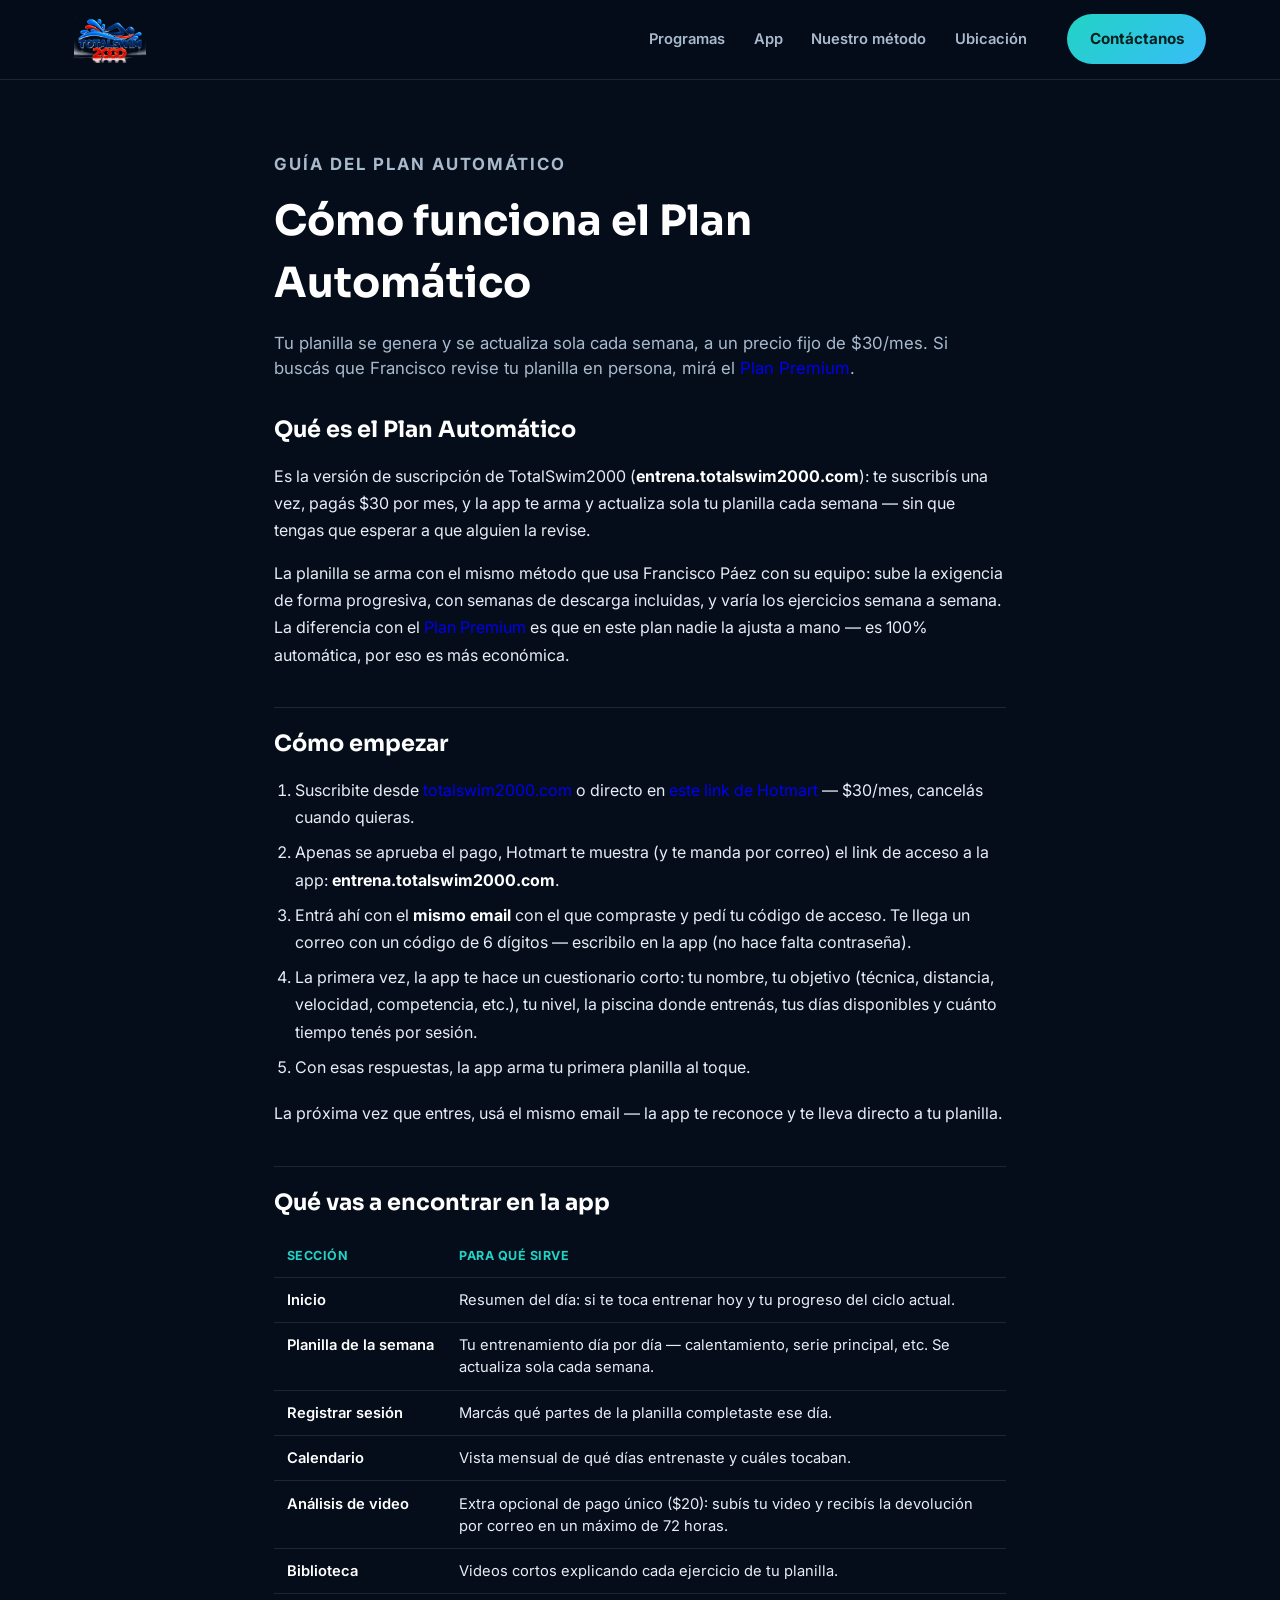
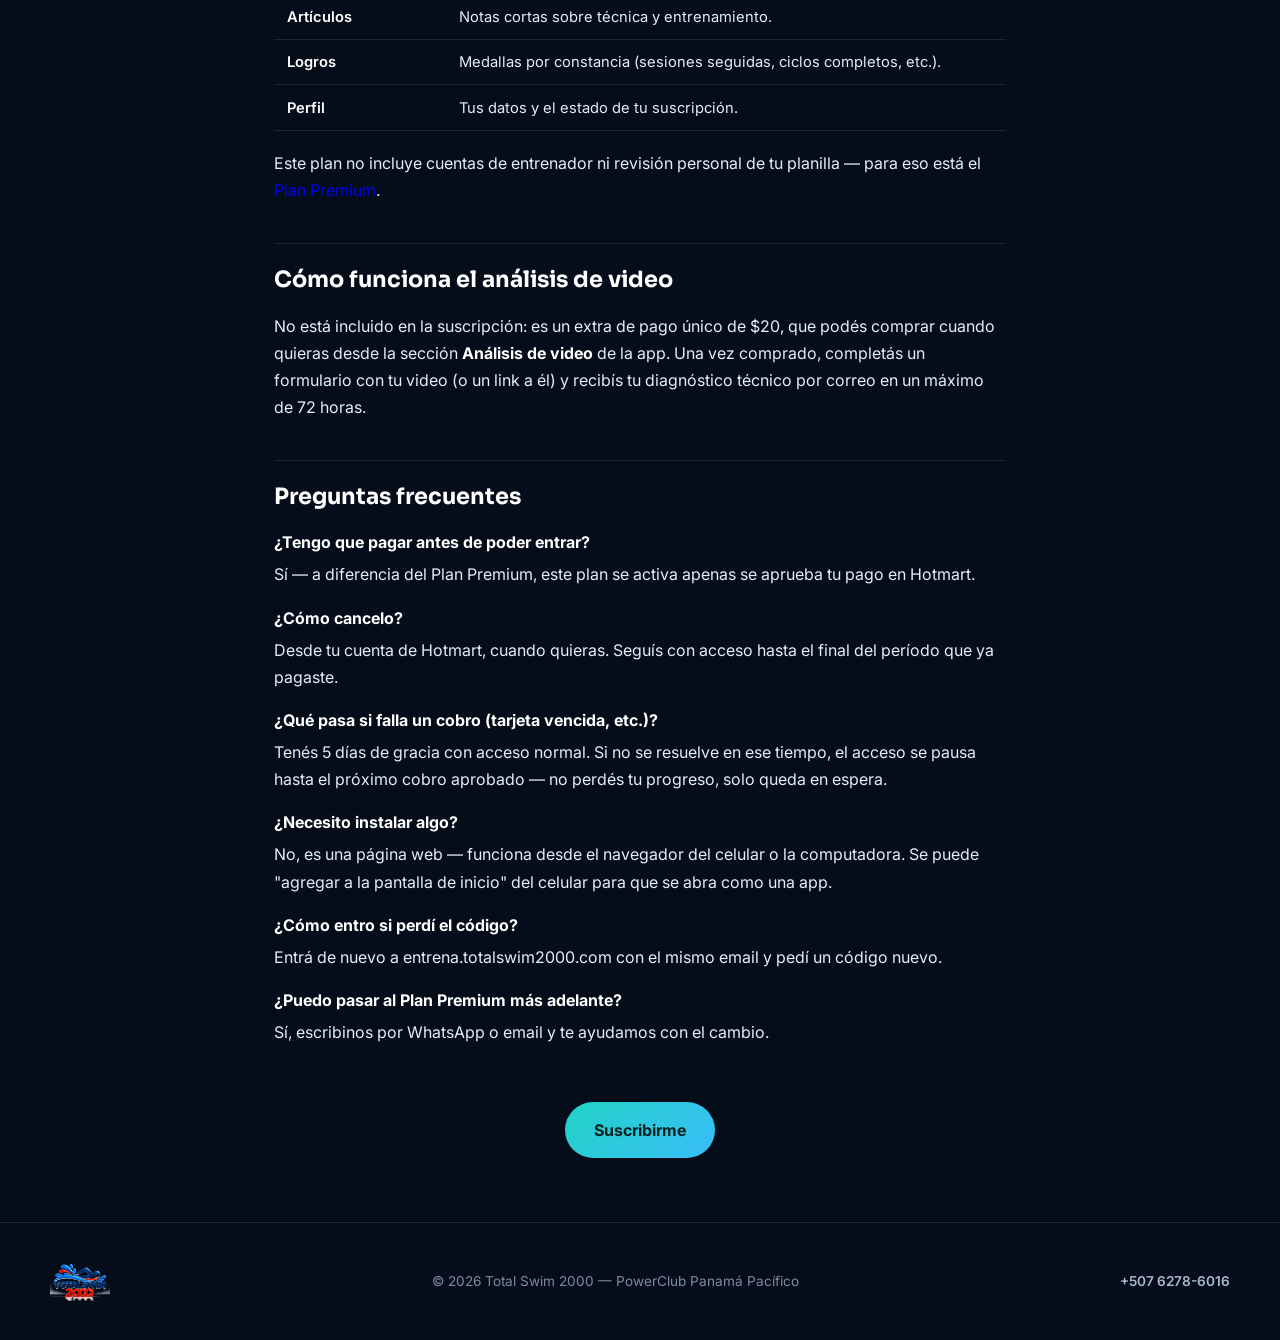
==== como-funciona-automatico/index.html @ 24dbcfbc "Agregar una guía 'cómo funciona' separada para cada plan Antes había un solo link de 'cómo funciona'" ====
<!DOCTYPE html>
<html lang="es">
<head>
<meta charset="UTF-8">
<meta name="viewport" content="width=device-width, initial-scale=1, viewport-fit=cover">
<title>Cómo funciona el Plan Automático · Total Swim 2000</title>
<meta name="description" content="Guía del Plan Automático de Total Swim 2000: cómo suscribirte, cómo entrar y qué vas a encontrar en la app.">
<meta name="theme-color" content="#071B2E">

<link rel="icon" href="/favicon.ico" sizes="any">
<link rel="icon" type="image/png" sizes="16x16" href="../assets/favicon-16.png">
<link rel="icon" type="image/png" sizes="32x32" href="../assets/favicon-32.png">
<link rel="icon" type="image/png" sizes="192x192" href="../assets/favicon-192.png">
<link rel="apple-touch-icon" sizes="180x180" href="../assets/apple-touch-icon.png">

<meta property="og:type" content="website">
<meta property="og:site_name" content="Total Swim 2000">
<meta property="og:url" content="https://totalswim2000.com/como-funciona-automatico/">
<meta property="og:title" content="Cómo funciona el Plan Automático · Total Swim 2000">
<meta property="og:description" content="Guía del Plan Automático de Total Swim 2000: cómo suscribirte, cómo entrar y qué vas a encontrar en la app.">
<meta property="og:image" content="https://totalswim2000.com/assets/photos/team-training.jpg">
<meta name="twitter:card" content="summary_large_image">
<meta name="twitter:title" content="Cómo funciona el Plan Automático · Total Swim 2000">
<meta name="twitter:image" content="https://totalswim2000.com/assets/photos/team-training.jpg">

<link rel="preconnect" href="https://fonts.googleapis.com">
<link rel="preconnect" href="https://fonts.gstatic.com" crossorigin>
<link href="https://fonts.googleapis.com/css2?family=Inter:wght@400;500;600;700;800&family=Sora:wght@600;700;800&display=swap" rel="stylesheet">
<link rel="stylesheet" href="../css/styles.css">
</head>
<body>

<header class="topbar">
  <div class="topbar-inner">
    <a href="../index.html" class="brand">
      <img src="../assets/logo.png" alt="Total Swim 2000" class="brand-logo">
    </a>
    <nav class="nav-links">
      <a href="../index.html#programas">Programas</a>
      <a href="../index.html#app">App</a>
      <a href="../index.html#metodo">Nuestro método</a>
      <a href="../index.html#ubicacion">Ubicación</a>
    </nav>
    <a class="btn btn-accent nav-cta" href="https://wa.me/50762786016?text=Hola%2C%20quiero%20informaci%C3%B3n%20sobre%20Total%20Swim%202000" target="_blank" rel="noopener">Contáctanos</a>
    <button class="hamburger" id="btn-hamburger" aria-label="Abrir menú" aria-expanded="false">
      <span></span><span></span><span></span>
    </button>
  </div>
  <nav class="nav-mobile" id="nav-mobile">
    <a href="../index.html#programas">Programas</a>
    <a href="../index.html#app">App</a>
    <a href="../index.html#metodo">Nuestro método</a>
    <a href="../index.html#ubicacion">Ubicación</a>
    <a class="btn btn-accent" href="https://wa.me/50762786016?text=Hola%2C%20quiero%20informaci%C3%B3n%20sobre%20Total%20Swim%202000" target="_blank" rel="noopener">Contáctanos</a>
  </nav>
</header>

<main>
  <div class="article-header">
    <p class="eyebrow">Guía del Plan Automático</p>
    <h1>Cómo funciona el Plan Automático</h1>
    <p>Tu planilla se genera y se actualiza sola cada semana, a un precio fijo de $30/mes. Si buscás que Francisco revise tu planilla en persona, mirá el <a href="../como-funciona/">Plan Premium</a>.</p>
  </div>

  <article class="prose">
    <h2>Qué es el Plan Automático</h2>
    <p>Es la versión de suscripción de TotalSwim2000 (<strong>entrena.totalswim2000.com</strong>): te suscribís una vez, pagás $30 por mes, y la app te arma y actualiza sola tu planilla cada semana — sin que tengas que esperar a que alguien la revise.</p>
    <p>La planilla se arma con el mismo método que usa Francisco Páez con su equipo: sube la exigencia de forma progresiva, con semanas de descarga incluidas, y varía los ejercicios semana a semana. La diferencia con el <a href="../como-funciona/">Plan Premium</a> es que en este plan nadie la ajusta a mano — es 100% automática, por eso es más económica.</p>

    <h2>Cómo empezar</h2>
    <ol>
      <li>Suscribite desde <a href="../index.html#app">totalswim2000.com</a> o directo en <a href="https://go.hotmart.com/V107844077X" target="_blank" rel="noopener">este link de Hotmart</a> — $30/mes, cancelás cuando quieras.</li>
      <li>Apenas se aprueba el pago, Hotmart te muestra (y te manda por correo) el link de acceso a la app: <strong>entrena.totalswim2000.com</strong>.</li>
      <li>Entrá ahí con el <strong>mismo email</strong> con el que compraste y pedí tu código de acceso. Te llega un correo con un código de 6 dígitos — escribilo en la app (no hace falta contraseña).</li>
      <li>La primera vez, la app te hace un cuestionario corto: tu nombre, tu objetivo (técnica, distancia, velocidad, competencia, etc.), tu nivel, la piscina donde entrenás, tus días disponibles y cuánto tiempo tenés por sesión.</li>
      <li>Con esas respuestas, la app arma tu primera planilla al toque.</li>
    </ol>
    <p>La próxima vez que entres, usá el mismo email — la app te reconoce y te lleva directo a tu planilla.</p>

    <h2>Qué vas a encontrar en la app</h2>
    <table>
      <tr><th>Sección</th><th>Para qué sirve</th></tr>
      <tr><td>Inicio</td><td>Resumen del día: si te toca entrenar hoy y tu progreso del ciclo actual.</td></tr>
      <tr><td>Planilla de la semana</td><td>Tu entrenamiento día por día — calentamiento, serie principal, etc. Se actualiza sola cada semana.</td></tr>
      <tr><td>Registrar sesión</td><td>Marcás qué partes de la planilla completaste ese día.</td></tr>
      <tr><td>Calendario</td><td>Vista mensual de qué días entrenaste y cuáles tocaban.</td></tr>
      <tr><td>Análisis de video</td><td>Extra opcional de pago único ($20): subís tu video y recibís la devolución por correo en un máximo de 72 horas.</td></tr>
      <tr><td>Biblioteca</td><td>Videos cortos explicando cada ejercicio de tu planilla.</td></tr>
      <tr><td>Artículos</td><td>Notas cortas sobre técnica y entrenamiento.</td></tr>
      <tr><td>Logros</td><td>Medallas por constancia (sesiones seguidas, ciclos completos, etc.).</td></tr>
      <tr><td>Perfil</td><td>Tus datos y el estado de tu suscripción.</td></tr>
    </table>
    <p>Este plan no incluye cuentas de entrenador ni revisión personal de tu planilla — para eso está el <a href="../como-funciona/">Plan Premium</a>.</p>

    <h2>Cómo funciona el análisis de video</h2>
    <p>No está incluido en la suscripción: es un extra de pago único de $20, que podés comprar cuando quieras desde la sección <strong>Análisis de video</strong> de la app. Una vez comprado, completás un formulario con tu video (o un link a él) y recibís tu diagnóstico técnico por correo en un máximo de 72 horas.</p>

    <h2>Preguntas frecuentes</h2>
    <p class="faq-q">¿Tengo que pagar antes de poder entrar?</p>
    <p>Sí — a diferencia del Plan Premium, este plan se activa apenas se aprueba tu pago en Hotmart.</p>
    <p class="faq-q">¿Cómo cancelo?</p>
    <p>Desde tu cuenta de Hotmart, cuando quieras. Seguís con acceso hasta el final del período que ya pagaste.</p>
    <p class="faq-q">¿Qué pasa si falla un cobro (tarjeta vencida, etc.)?</p>
    <p>Tenés 5 días de gracia con acceso normal. Si no se resuelve en ese tiempo, el acceso se pausa hasta el próximo cobro aprobado — no perdés tu progreso, solo queda en espera.</p>
    <p class="faq-q">¿Necesito instalar algo?</p>
    <p>No, es una página web — funciona desde el navegador del celular o la computadora. Se puede "agregar a la pantalla de inicio" del celular para que se abra como una app.</p>
    <p class="faq-q">¿Cómo entro si perdí el código?</p>
    <p>Entrá de nuevo a entrena.totalswim2000.com con el mismo email y pedí un código nuevo.</p>
    <p class="faq-q">¿Puedo pasar al Plan Premium más adelante?</p>
    <p>Sí, escribinos por WhatsApp o email y te ayudamos con el cambio.</p>

    <div class="cta-inline">
      <a class="btn btn-accent btn-lg" href="https://go.hotmart.com/V107844077X" target="_blank" rel="noopener">Suscribirme</a>
    </div>
  </article>
</main>

<footer class="site-footer">
  <div class="footer-inner">
    <img src="../assets/logo.png" alt="Total Swim 2000" class="brand-logo footer-logo">
    <p>© 2026 Total Swim 2000 — PowerClub Panamá Pacífico</p>
    <a href="https://wa.me/50762786016" target="_blank" rel="noopener">+507 6278-6016</a>
  </div>
</footer>

<script src="../js/app.js"></script>
</body>
</html>
---- css/styles.css ----
:root {
  --navy-950: #050d1a;
  --navy-900: #071b2e;
  --navy-800: #0d2740;
  --navy-700: #133150;
  --ink-0: #ffffff;
  --ink-1: #e7edf5;
  --ink-2: #a9bacd;
  --ink-3: #7c8ca0;
  --accent: #22d3c5;
  --accent-2: #38bdf8;
  --accent-ink: #04211e;
  --border: rgba(255,255,255,.10);
  --radius: 16px;
  --radius-pill: 999px;
  --shadow: 0 20px 50px -20px rgba(0,0,0,.5);
  --font-display: 'Sora', Inter, sans-serif;
  --font-body: 'Inter', sans-serif;
}

* { box-sizing: border-box; }
html { scroll-behavior: smooth; }
body {
  margin: 0;
  background: var(--navy-950);
  color: var(--ink-1);
  font-family: var(--font-body);
  line-height: 1.5;
  -webkit-font-smoothing: antialiased;
}
h1, h2, h3 { font-family: var(--font-display); color: var(--ink-0); margin: 0; }
p { margin: 0; }
a { text-decoration: none; }
img { max-width: 100%; display: block; }
ul { margin: 0; padding: 0; list-style: none; }

.eyebrow {
  text-transform: uppercase;
  letter-spacing: .12em;
  font-size: .78rem;
  font-weight: 700;
  color: var(--accent);
  margin: 0 0 .6rem;
}

/* Buttons */
.btn {
  display: inline-flex; align-items: center; gap: .5rem;
  padding: .85rem 1.4rem; border-radius: var(--radius-pill);
  font-weight: 700; font-size: .95rem; border: none; cursor: pointer;
  transition: transform .15s ease, box-shadow .15s ease, background .15s ease;
}
.btn-accent { background: linear-gradient(135deg, var(--accent), var(--accent-2)); color: var(--accent-ink); }
.btn-accent:hover { transform: translateY(-2px); box-shadow: 0 12px 24px -8px rgba(34,211,197,.45); }
.btn-outline { background: transparent; color: var(--ink-0); border: 1.5px solid var(--border); }
.btn-outline:hover { border-color: var(--accent); color: var(--accent); }
.btn-lg { padding: 1rem 1.8rem; font-size: 1rem; }
.link-arrow { color: var(--ink-1); font-weight: 600; font-size: .95rem; display: inline-flex; align-items: center; gap: .4rem; }
.link-arrow:hover { color: var(--accent); }

/* Topbar */
.topbar {
  position: sticky; top: 0; z-index: 50;
  background: rgba(5,13,26,.78);
  backdrop-filter: blur(10px);
  border-bottom: 1px solid var(--border);
}
.topbar-inner {
  max-width: 1180px; margin: 0 auto; padding: .9rem 1.5rem;
  display: flex; align-items: center; gap: 2rem;
}
.brand { display: flex; align-items: center; color: var(--ink-0); }
.brand-logo { height: 48px; width: auto; }
.footer-logo { height: 40px; }
.nav-links { display: flex; gap: 1.8rem; margin-left: auto; }
.nav-links a { color: var(--ink-2); font-weight: 600; font-size: .92rem; }
.nav-links a:hover { color: var(--ink-0); }
.nav-cta { margin-left: .5rem; }
.lang-switch { padding: .5rem .9rem; font-size: .82rem; margin-left: 1.2rem; }
.hamburger {
  display: none; flex-direction: column; justify-content: center; gap: 5px;
  width: 40px; height: 40px; border-radius: 10px; border: 1px solid var(--border);
  background: transparent; cursor: pointer; margin-left: auto;
}
.hamburger span { display: block; width: 18px; height: 2px; background: var(--ink-0); margin: 0 auto; transition: transform .2s ease, opacity .2s ease; }
.nav-mobile { display: none; flex-direction: column; gap: 1rem; padding: 0 1.5rem 1.2rem; }
.nav-mobile a { color: var(--ink-1); font-weight: 600; padding: .3rem 0; }
.nav-mobile .btn { width: fit-content; margin-top: .4rem; }

@media (max-width: 860px) {
  .nav-links, .nav-cta, .lang-switch { display: none; }
  .hamburger { display: flex; }
  .nav-mobile.open { display: flex; }
}

/* Hero */
.hero { position: relative; min-height: 88vh; display: flex; align-items: flex-end; overflow: hidden; }
.hero-media {
  position: absolute; inset: 0; background-size: cover; background-position: center 30%;
}
.hero-scrim {
  position: absolute; inset: 0;
  background: linear-gradient(180deg, rgba(5,13,26,.55) 0%, rgba(5,13,26,.55) 40%, rgba(5,13,26,.96) 100%),
              linear-gradient(90deg, rgba(5,13,26,.85) 0%, rgba(5,13,26,.25) 60%);
}
.hero-content {
  position: relative; max-width: 1180px; margin: 0 auto; padding: 6rem 1.5rem 4rem; width: 100%;
  display: flex; align-items: center; justify-content: space-between; gap: 2.5rem;
}
.hero-text { flex: 1 1 560px; min-width: 0; }
.hero-logo { flex: 0 0 auto; }
.hero-logo img { width: clamp(220px, 26vw, 400px); height: auto; filter: drop-shadow(0 20px 40px rgba(0,0,0,.45)); }
.hero h1 { font-size: clamp(2.4rem, 5.5vw, 4.2rem); line-height: 1.05; max-width: 16ch; }
.hero h1 span { color: var(--accent); }
.hero-sub { margin-top: 1.2rem; max-width: 46ch; color: var(--ink-1); font-size: 1.08rem; }
.hero-actions { display: flex; align-items: center; gap: 1.6rem; flex-wrap: wrap; margin-top: 2rem; }
.hero-stats { display: flex; gap: 2.6rem; margin-top: 3rem; flex-wrap: wrap; }
.hero-stats strong { display: block; font-family: var(--font-display); font-size: 1.6rem; color: var(--ink-0); }
.hero-stats span { color: var(--ink-3); font-size: .85rem; }

/* Sections */
.section { max-width: 1180px; margin: 0 auto; padding: 5.5rem 1.5rem; }
.section-head { max-width: 640px; margin: 0 auto 3rem; text-align: center; }
.section-head h2 { font-size: clamp(1.7rem, 3vw, 2.4rem); }
.section-sub { color: var(--ink-2); margin-top: .8rem; font-size: 1.02rem; }

/* Programs */
.programs-grid { display: grid; grid-template-columns: repeat(auto-fit, minmax(210px, 1fr)); gap: 1.2rem; }
.program-card {
  background: linear-gradient(180deg, var(--navy-800), var(--navy-900));
  border: 1px solid var(--border); border-radius: var(--radius);
  padding: 1.8rem 1.5rem; transition: transform .18s ease, border-color .18s ease;
}
.program-card:hover { transform: translateY(-4px); border-color: rgba(34,211,197,.4); }
.program-icon {
  width: 46px; height: 46px; border-radius: 12px; display: flex; align-items: center; justify-content: center;
  background: rgba(34,211,197,.12); color: var(--accent); margin-bottom: 1.1rem;
}
.program-card h3 { font-size: 1.15rem; margin-bottom: .2rem; }
.program-age { color: var(--accent); font-size: .78rem; font-weight: 700; text-transform: uppercase; letter-spacing: .06em; margin-bottom: .7rem; }
.program-card p:last-child { color: var(--ink-2); font-size: .92rem; }

/* App promo */
.app-promo-box {
  background: radial-gradient(120% 160% at 15% 0%, rgba(34,211,197,.14), transparent 55%), linear-gradient(160deg, var(--navy-800), var(--navy-900));
  border: 1px solid var(--border); border-radius: 28px; padding: 3rem clamp(1.5rem, 5vw, 4rem);
}
.app-promo-copy { max-width: 720px; }
.app-promo-copy h2 { font-size: clamp(1.7rem, 3.4vw, 2.5rem); margin-bottom: 1rem; }
.app-promo-copy h2 span { color: var(--accent); }
.app-promo-sub { margin: 0 0 2.2rem; text-align: left; }
.app-features { display: flex; flex-direction: column; gap: 1.4rem; margin-bottom: 2.2rem; }
.app-features li { display: flex; gap: 1rem; align-items: flex-start; }
.app-features strong { display: block; color: var(--ink-0); font-size: 1.02rem; margin-bottom: .25rem; }
.app-features span { color: var(--ink-2); font-size: .92rem; }
.app-promo-actions { display: flex; gap: 1rem; flex-wrap: wrap; }

/* Plans (Automático vs Premium) */
.plans-grid { display: grid; grid-template-columns: repeat(auto-fit, minmax(300px, 1fr)); gap: 1.5rem; }
.plan-card {
  background: linear-gradient(180deg, var(--navy-800), var(--navy-900));
  border: 1px solid var(--border); border-radius: var(--radius);
  padding: 2rem clamp(1.5rem, 3vw, 2.2rem); display: flex; flex-direction: column;
}
.plan-card-premium {
  background: radial-gradient(120% 160% at 15% 0%, rgba(34,211,197,.14), transparent 55%), linear-gradient(160deg, var(--navy-800), var(--navy-900));
  border-color: rgba(34,211,197,.3);
}
.plan-card h3 { font-size: 1.3rem; margin: 0 0 .6rem; }
.plan-price { font-family: var(--font-display); font-size: 2.2rem; color: var(--ink-0); margin: 0 0 1.4rem; }
.plan-price span { font-family: var(--font-body); font-size: .95rem; font-weight: 500; color: var(--ink-2); }
.plan-features { display: flex; flex-direction: column; gap: .8rem; margin-bottom: 2rem; }
.plan-features li { color: var(--ink-2); font-size: .92rem; padding-left: 1.3rem; position: relative; }
.plan-features li::before { content: '✓'; position: absolute; left: 0; color: var(--accent); font-weight: 700; }
.plan-card .btn, .plan-card .app-promo-actions { margin-top: auto; }
.plan-howto { display: block; text-align: center; margin-top: 1rem; color: var(--ink-2); font-weight: 600; font-size: .88rem; }
.plan-howto:hover { color: var(--accent); }

/* Method */
.method { display: grid; grid-template-columns: 1fr 1fr; gap: 3.5rem; align-items: center; }
.method-photo img { border-radius: var(--radius); box-shadow: var(--shadow); border: 1px solid var(--border); }
.method-copy h2 { font-size: clamp(1.7rem, 3vw, 2.3rem); margin-bottom: 1.6rem; }
.method-copy h2 span { color: var(--accent); }
.method-list { display: flex; flex-direction: column; gap: 1.3rem; }
.method-list li { display: flex; gap: .9rem; align-items: flex-start; }
.method-list svg { color: var(--accent); flex: none; margin-top: .15rem; }
.method-list strong { display: block; color: var(--ink-0); font-size: 1rem; margin-bottom: .2rem; }
.method-list span { color: var(--ink-2); font-size: .92rem; }

@media (max-width: 860px) {
  .method { grid-template-columns: 1fr; gap: 2rem; }
  .method-photo { order: -1; }
}

/* Achievements */
.achv-grid { display: grid; grid-template-columns: repeat(3, 1fr); gap: 1rem; }
.achv-grid img { width: 100%; height: 340px; object-fit: cover; border-radius: var(--radius); border: 1px solid var(--border); }
@media (max-width: 780px) {
  .achv-grid { grid-template-columns: 1fr; }
  .achv-grid img { height: 260px; }
}

/* Location */
.location-box {
  background: linear-gradient(120deg, var(--navy-800), var(--navy-700));
  border: 1px solid var(--border); border-radius: 24px;
  padding: 3rem; display: flex; flex-direction: column; align-items: center; text-align: center; gap: 1.2rem;
}
.location-icon { width: 56px; height: 56px; border-radius: 16px; background: rgba(34,211,197,.14); color: var(--accent); display: flex; align-items: center; justify-content: center; }
.location-box h2 { font-size: clamp(1.5rem, 3vw, 2rem); margin-top: .3rem; }
.location-box .btn { margin-top: .6rem; }

/* CTA band */
.cta-band {
  text-align: center; padding: 5rem 1.5rem; margin: 0 1.5rem 4rem;
  background: radial-gradient(120% 160% at 50% 0%, rgba(34,211,197,.16), transparent 60%), var(--navy-900);
  border: 1px solid var(--border); border-radius: 28px; max-width: 1180px; margin-inline: auto;
}
.cta-band h2 { font-size: clamp(1.6rem, 3.4vw, 2.4rem); max-width: 26ch; margin: 0 auto; }
.cta-band p { color: var(--ink-2); margin-top: 1rem; }
.cta-band .btn { margin-top: 2rem; }

/* Footer */
.site-footer { border-top: 1px solid var(--border); padding: 2.4rem 1.5rem; }
.footer-inner {
  max-width: 1180px; margin: 0 auto; display: flex; align-items: center; justify-content: space-between;
  flex-wrap: wrap; gap: 1rem; color: var(--ink-3); font-size: .85rem;
}
.footer-inner a { color: var(--ink-2); font-weight: 600; }
.footer-inner a:hover { color: var(--accent); }

@media (max-width: 860px) {
  .hero-content { flex-direction: column; text-align: center; }
  .hero-logo { order: -1; }
  .hero-logo img { width: clamp(160px, 46vw, 260px); }
  .hero h1 { max-width: none; }
  .hero-sub { max-width: none; margin-inline: auto; }
  .hero-actions { justify-content: center; }
  .hero-stats { justify-content: center; }
}

@media (max-width: 600px) {
  .hero-actions { flex-direction: column; align-items: center; gap: 1rem; }
  .hero-stats { gap: 1.6rem; }
  .section { padding: 3.5rem 1.25rem; }
}

/* Página de contenido tipo artículo (Cómo funciona) */
.article-header { max-width: 780px; margin: 0 auto; padding: 3.5rem 1.5rem 1rem; }
.article-header .eyebrow { margin-bottom: .8rem; }
.article-header h1 { font-size: clamp(1.9rem, 4vw, 2.6rem); }
.article-header p { color: var(--ink-2); margin-top: 1rem; font-size: 1.05rem; }
.prose { max-width: 780px; margin: 0 auto; padding: 1rem 1.5rem 4rem; }
.prose h2 { font-size: 1.4rem; margin: 2.4rem 0 1rem; padding-top: 1.2rem; border-top: 1px solid var(--border); }
.prose h2:first-child { margin-top: 0; padding-top: 0; border-top: none; }
.prose p { color: var(--ink-1); line-height: 1.7; margin: 0 0 1rem; }
.prose strong { color: var(--ink-0); }
.prose ul, .prose ol { margin: 0 0 1.2rem; padding-left: 1.3rem; color: var(--ink-1); line-height: 1.7; }
.prose li { margin-bottom: .5rem; }
.prose table { width: 100%; border-collapse: collapse; margin: 0 0 1.2rem; font-size: .92rem; }
.prose th, .prose td { text-align: left; padding: .7rem .8rem; border-bottom: 1px solid var(--border); vertical-align: top; }
.prose th { color: var(--accent); font-size: .78rem; text-transform: uppercase; letter-spacing: .04em; }
.prose td:first-child { color: var(--ink-0); font-weight: 600; white-space: nowrap; }
.prose .faq-q { color: var(--ink-0); font-weight: 700; margin-bottom: .3rem; }
.prose .cta-inline { text-align: center; padding: 2.5rem 0 0; }
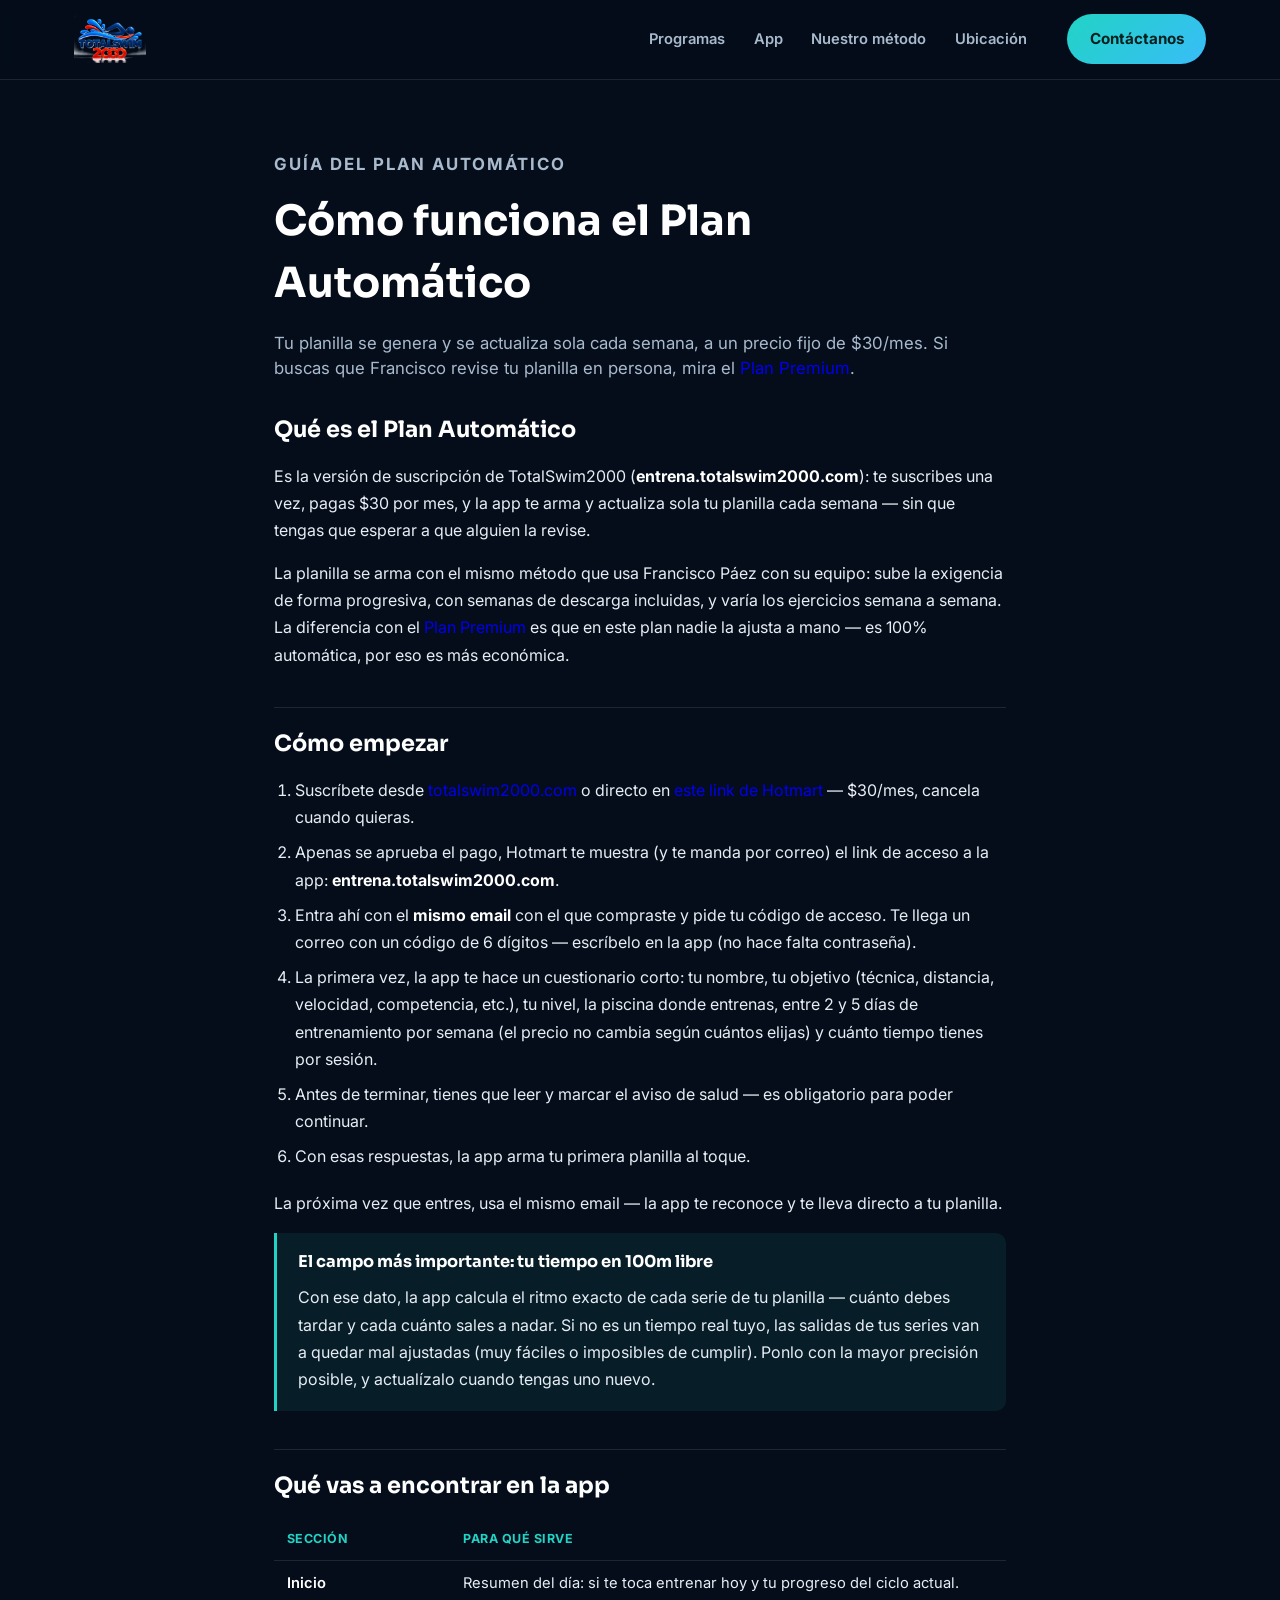
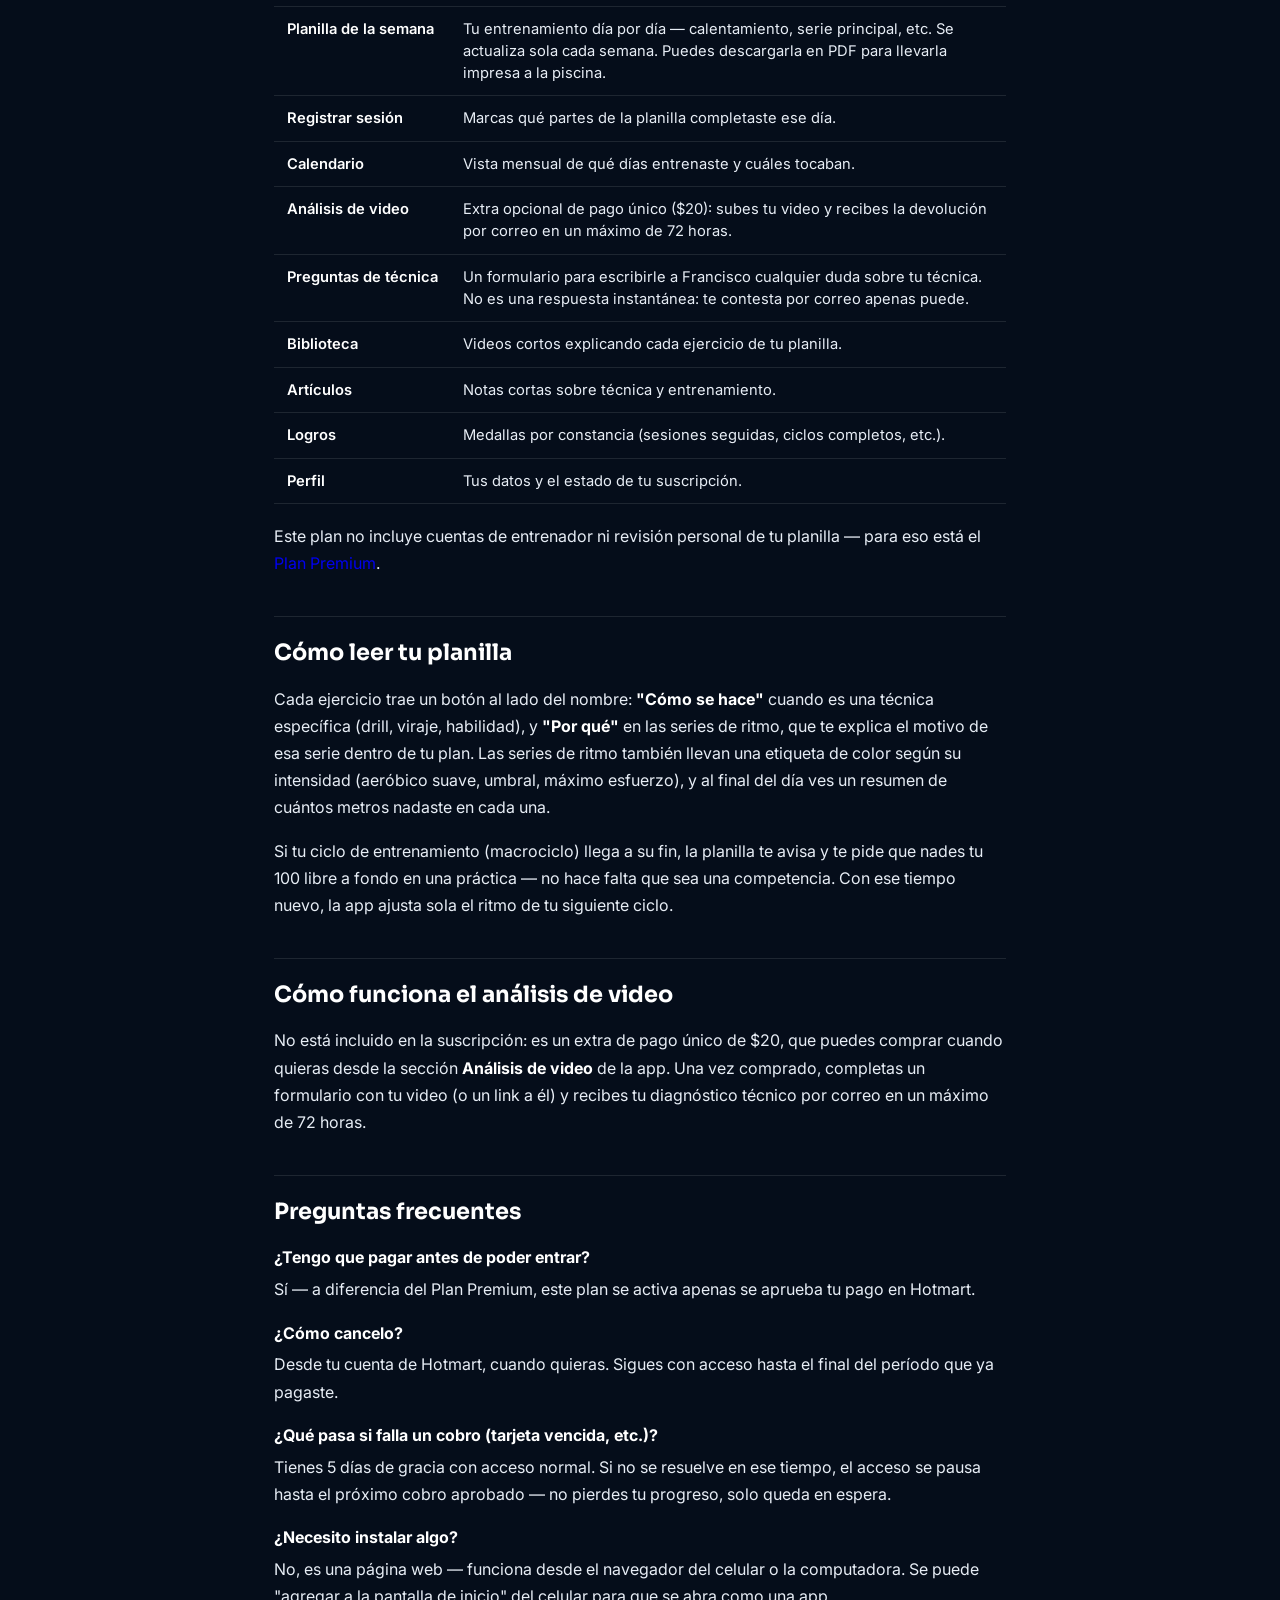
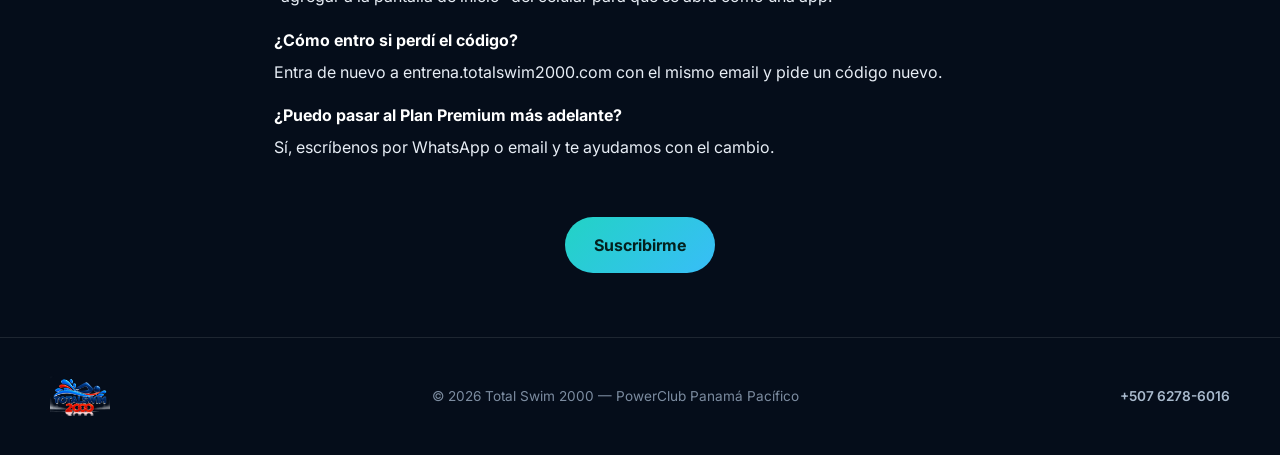
==== commit cba63621: "Actualizar las guías de cómo funciona la app (Premium y Automático) Reflejan todo lo que cambió en e" ====
--- a/como-funciona-automatico/index.html
+++ b/como-funciona-automatico/index.html
@@ -59,32 +59,39 @@
   <div class="article-header">
     <p class="eyebrow">Guía del Plan Automático</p>
     <h1>Cómo funciona el Plan Automático</h1>
-    <p>Tu planilla se genera y se actualiza sola cada semana, a un precio fijo de $30/mes. Si buscás que Francisco revise tu planilla en persona, mirá el <a href="../como-funciona/">Plan Premium</a>.</p>
+    <p>Tu planilla se genera y se actualiza sola cada semana, a un precio fijo de $30/mes. Si buscas que Francisco revise tu planilla en persona, mira el <a href="../como-funciona/">Plan Premium</a>.</p>
   </div>
 
   <article class="prose">
     <h2>Qué es el Plan Automático</h2>
-    <p>Es la versión de suscripción de TotalSwim2000 (<strong>entrena.totalswim2000.com</strong>): te suscribís una vez, pagás $30 por mes, y la app te arma y actualiza sola tu planilla cada semana — sin que tengas que esperar a que alguien la revise.</p>
+    <p>Es la versión de suscripción de TotalSwim2000 (<strong>entrena.totalswim2000.com</strong>): te suscribes una vez, pagas $30 por mes, y la app te arma y actualiza sola tu planilla cada semana — sin que tengas que esperar a que alguien la revise.</p>
     <p>La planilla se arma con el mismo método que usa Francisco Páez con su equipo: sube la exigencia de forma progresiva, con semanas de descarga incluidas, y varía los ejercicios semana a semana. La diferencia con el <a href="../como-funciona/">Plan Premium</a> es que en este plan nadie la ajusta a mano — es 100% automática, por eso es más económica.</p>
 
     <h2>Cómo empezar</h2>
     <ol>
-      <li>Suscribite desde <a href="../index.html#app">totalswim2000.com</a> o directo en <a href="https://go.hotmart.com/V107844077X" target="_blank" rel="noopener">este link de Hotmart</a> — $30/mes, cancelás cuando quieras.</li>
+      <li>Suscríbete desde <a href="../index.html#app">totalswim2000.com</a> o directo en <a href="https://go.hotmart.com/V107844077X" target="_blank" rel="noopener">este link de Hotmart</a> — $30/mes, cancela cuando quieras.</li>
       <li>Apenas se aprueba el pago, Hotmart te muestra (y te manda por correo) el link de acceso a la app: <strong>entrena.totalswim2000.com</strong>.</li>
-      <li>Entrá ahí con el <strong>mismo email</strong> con el que compraste y pedí tu código de acceso. Te llega un correo con un código de 6 dígitos — escribilo en la app (no hace falta contraseña).</li>
-      <li>La primera vez, la app te hace un cuestionario corto: tu nombre, tu objetivo (técnica, distancia, velocidad, competencia, etc.), tu nivel, la piscina donde entrenás, tus días disponibles y cuánto tiempo tenés por sesión.</li>
+      <li>Entra ahí con el <strong>mismo email</strong> con el que compraste y pide tu código de acceso. Te llega un correo con un código de 6 dígitos — escríbelo en la app (no hace falta contraseña).</li>
+      <li>La primera vez, la app te hace un cuestionario corto: tu nombre, tu objetivo (técnica, distancia, velocidad, competencia, etc.), tu nivel, la piscina donde entrenas, entre 2 y 5 días de entrenamiento por semana (el precio no cambia según cuántos elijas) y cuánto tiempo tienes por sesión.</li>
+      <li>Antes de terminar, tienes que leer y marcar el aviso de salud — es obligatorio para poder continuar.</li>
       <li>Con esas respuestas, la app arma tu primera planilla al toque.</li>
     </ol>
-    <p>La próxima vez que entres, usá el mismo email — la app te reconoce y te lleva directo a tu planilla.</p>
+    <p>La próxima vez que entres, usa el mismo email — la app te reconoce y te lleva directo a tu planilla.</p>
+
+    <div class="callout">
+      <h3>El campo más importante: tu tiempo en 100m libre</h3>
+      <p>Con ese dato, la app calcula el ritmo exacto de cada serie de tu planilla — cuánto debes tardar y cada cuánto sales a nadar. Si no es un tiempo real tuyo, las salidas de tus series van a quedar mal ajustadas (muy fáciles o imposibles de cumplir). Ponlo con la mayor precisión posible, y actualízalo cuando tengas uno nuevo.</p>
+    </div>
 
     <h2>Qué vas a encontrar en la app</h2>
     <table>
       <tr><th>Sección</th><th>Para qué sirve</th></tr>
       <tr><td>Inicio</td><td>Resumen del día: si te toca entrenar hoy y tu progreso del ciclo actual.</td></tr>
-      <tr><td>Planilla de la semana</td><td>Tu entrenamiento día por día — calentamiento, serie principal, etc. Se actualiza sola cada semana.</td></tr>
-      <tr><td>Registrar sesión</td><td>Marcás qué partes de la planilla completaste ese día.</td></tr>
+      <tr><td>Planilla de la semana</td><td>Tu entrenamiento día por día — calentamiento, serie principal, etc. Se actualiza sola cada semana. Puedes descargarla en PDF para llevarla impresa a la piscina.</td></tr>
+      <tr><td>Registrar sesión</td><td>Marcas qué partes de la planilla completaste ese día.</td></tr>
       <tr><td>Calendario</td><td>Vista mensual de qué días entrenaste y cuáles tocaban.</td></tr>
-      <tr><td>Análisis de video</td><td>Extra opcional de pago único ($20): subís tu video y recibís la devolución por correo en un máximo de 72 horas.</td></tr>
+      <tr><td>Análisis de video</td><td>Extra opcional de pago único ($20): subes tu video y recibes la devolución por correo en un máximo de 72 horas.</td></tr>
+      <tr><td>Preguntas de técnica</td><td>Un formulario para escribirle a Francisco cualquier duda sobre tu técnica. No es una respuesta instantánea: te contesta por correo apenas puede.</td></tr>
       <tr><td>Biblioteca</td><td>Videos cortos explicando cada ejercicio de tu planilla.</td></tr>
       <tr><td>Artículos</td><td>Notas cortas sobre técnica y entrenamiento.</td></tr>
       <tr><td>Logros</td><td>Medallas por constancia (sesiones seguidas, ciclos completos, etc.).</td></tr>
@@ -92,22 +99,26 @@
     </table>
     <p>Este plan no incluye cuentas de entrenador ni revisión personal de tu planilla — para eso está el <a href="../como-funciona/">Plan Premium</a>.</p>
 
+    <h2>Cómo leer tu planilla</h2>
+    <p>Cada ejercicio trae un botón al lado del nombre: <strong>"Cómo se hace"</strong> cuando es una técnica específica (drill, viraje, habilidad), y <strong>"Por qué"</strong> en las series de ritmo, que te explica el motivo de esa serie dentro de tu plan. Las series de ritmo también llevan una etiqueta de color según su intensidad (aeróbico suave, umbral, máximo esfuerzo), y al final del día ves un resumen de cuántos metros nadaste en cada una.</p>
+    <p>Si tu ciclo de entrenamiento (macrociclo) llega a su fin, la planilla te avisa y te pide que nades tu 100 libre a fondo en una práctica — no hace falta que sea una competencia. Con ese tiempo nuevo, la app ajusta sola el ritmo de tu siguiente ciclo.</p>
+
     <h2>Cómo funciona el análisis de video</h2>
-    <p>No está incluido en la suscripción: es un extra de pago único de $20, que podés comprar cuando quieras desde la sección <strong>Análisis de video</strong> de la app. Una vez comprado, completás un formulario con tu video (o un link a él) y recibís tu diagnóstico técnico por correo en un máximo de 72 horas.</p>
+    <p>No está incluido en la suscripción: es un extra de pago único de $20, que puedes comprar cuando quieras desde la sección <strong>Análisis de video</strong> de la app. Una vez comprado, completas un formulario con tu video (o un link a él) y recibes tu diagnóstico técnico por correo en un máximo de 72 horas.</p>
 
     <h2>Preguntas frecuentes</h2>
     <p class="faq-q">¿Tengo que pagar antes de poder entrar?</p>
     <p>Sí — a diferencia del Plan Premium, este plan se activa apenas se aprueba tu pago en Hotmart.</p>
     <p class="faq-q">¿Cómo cancelo?</p>
-    <p>Desde tu cuenta de Hotmart, cuando quieras. Seguís con acceso hasta el final del período que ya pagaste.</p>
+    <p>Desde tu cuenta de Hotmart, cuando quieras. Sigues con acceso hasta el final del período que ya pagaste.</p>
     <p class="faq-q">¿Qué pasa si falla un cobro (tarjeta vencida, etc.)?</p>
-    <p>Tenés 5 días de gracia con acceso normal. Si no se resuelve en ese tiempo, el acceso se pausa hasta el próximo cobro aprobado — no perdés tu progreso, solo queda en espera.</p>
+    <p>Tienes 5 días de gracia con acceso normal. Si no se resuelve en ese tiempo, el acceso se pausa hasta el próximo cobro aprobado — no pierdes tu progreso, solo queda en espera.</p>
     <p class="faq-q">¿Necesito instalar algo?</p>
     <p>No, es una página web — funciona desde el navegador del celular o la computadora. Se puede "agregar a la pantalla de inicio" del celular para que se abra como una app.</p>
     <p class="faq-q">¿Cómo entro si perdí el código?</p>
-    <p>Entrá de nuevo a entrena.totalswim2000.com con el mismo email y pedí un código nuevo.</p>
+    <p>Entra de nuevo a entrena.totalswim2000.com con el mismo email y pide un código nuevo.</p>
     <p class="faq-q">¿Puedo pasar al Plan Premium más adelante?</p>
-    <p>Sí, escribinos por WhatsApp o email y te ayudamos con el cambio.</p>
+    <p>Sí, escríbenos por WhatsApp o email y te ayudamos con el cambio.</p>
 
     <div class="cta-inline">
       <a class="btn btn-accent btn-lg" href="https://go.hotmart.com/V107844077X" target="_blank" rel="noopener">Suscribirme</a>
--- a/css/styles.css
+++ b/css/styles.css
@@ -193,11 +193,20 @@
 }
 
 /* Achievements */
-.achv-grid { display: grid; grid-template-columns: repeat(3, 1fr); gap: 1rem; }
-.achv-grid img { width: 100%; height: 340px; object-fit: cover; border-radius: var(--radius); border: 1px solid var(--border); }
+.achv-cards { display: grid; grid-template-columns: repeat(auto-fit, minmax(230px, 1fr)); gap: 1.5rem; }
+.achv-card {
+  background: linear-gradient(180deg, var(--navy-800), var(--navy-900));
+  border: 1px solid var(--border); border-radius: var(--radius);
+  overflow: hidden; display: flex; flex-direction: column;
+  transition: transform .18s ease, border-color .18s ease;
+}
+.achv-card:hover { transform: translateY(-4px); border-color: rgba(34,211,197,.4); }
+.achv-card img { width: 100%; height: 420px; object-fit: cover; object-position: top center; display: block; }
+.achv-card-body { padding: 1.3rem 1.4rem 1.6rem; }
+.achv-card-body h3 { font-size: 1.05rem; margin: 0 0 .5rem; }
+.achv-card-body p { color: var(--ink-2); font-size: .9rem; line-height: 1.55; margin: 0; }
 @media (max-width: 780px) {
-  .achv-grid { grid-template-columns: 1fr; }
-  .achv-grid img { height: 260px; }
+  .achv-card img { height: 360px; }
 }
 
 /* Location */
@@ -263,3 +272,6 @@
 .prose td:first-child { color: var(--ink-0); font-weight: 600; white-space: nowrap; }
 .prose .faq-q { color: var(--ink-0); font-weight: 700; margin-bottom: .3rem; }
 .prose .cta-inline { text-align: center; padding: 2.5rem 0 0; }
+.prose .callout { background: rgba(34,211,197,.08); border-left: 3px solid var(--accent); border-radius: 0 10px 10px 0; padding: 1.1rem 1.3rem; margin: 0 0 1.2rem; }
+.prose .callout p:last-child { margin-bottom: 0; }
+.prose .callout h3 { color: var(--ink-0); font-size: 1.02rem; margin: 0 0 .6rem; }
